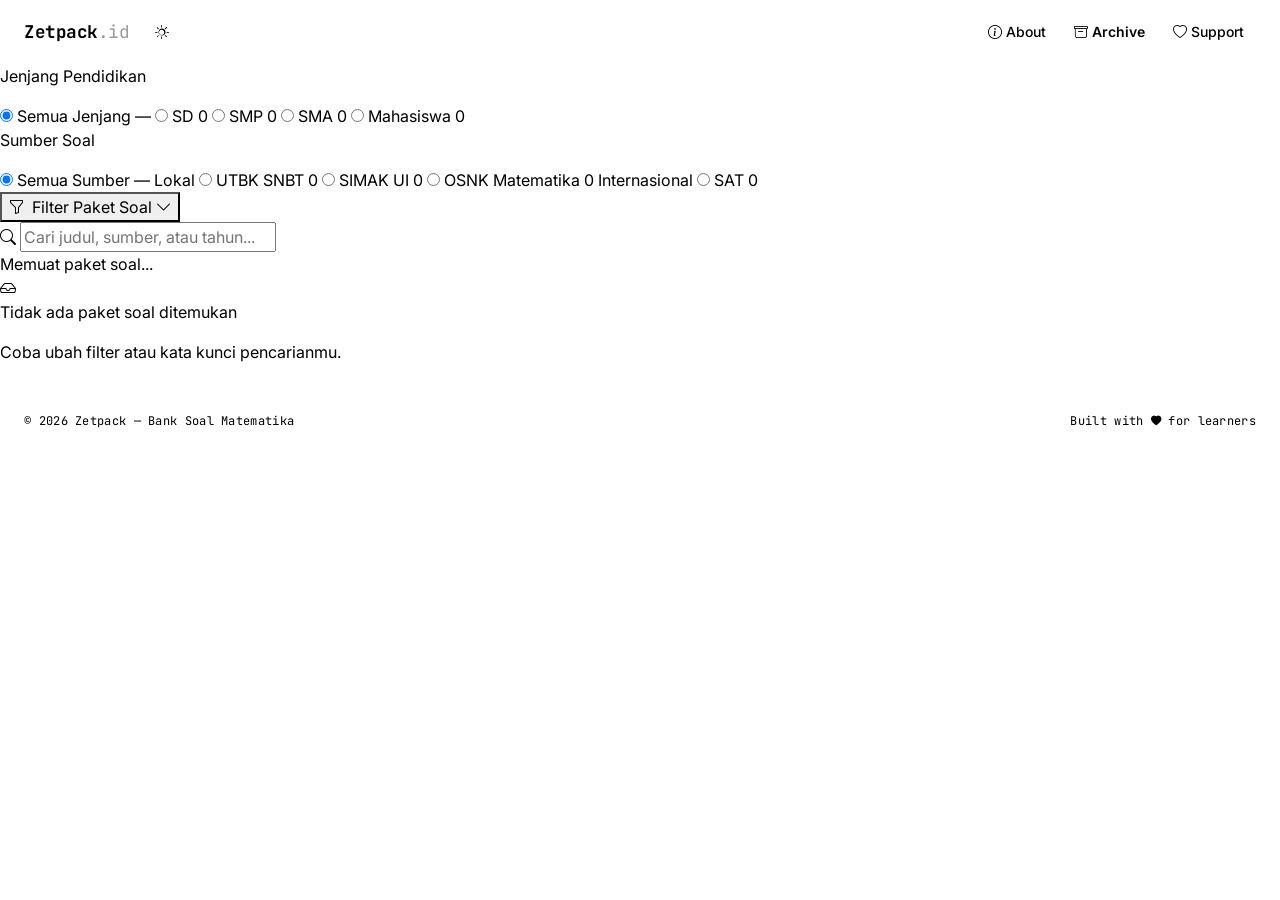
==== archive.html @ 088e4c5b "fix typo" ====
<!DOCTYPE html>
<html lang="id" data-bs-theme="auto">
<head>
  <meta charset="UTF-8" />
  <meta name="viewport" content="width=device-width, initial-scale=1.0" />
  <title>Zetpack — Archive</title>

  <!-- Google Fonts -->
  <link rel="preconnect" href="https://fonts.googleapis.com" />
  <link rel="preconnect" href="https://fonts.gstatic.com" crossorigin />
  <link href="https://fonts.googleapis.com/css2?family=Inter:wght@400;500;600&family=JetBrains+Mono:wght@400;600;700&display=swap" rel="stylesheet" />

  <!-- Bootstrap 5 -->
  <link rel="stylesheet" href="lib/bootstrap-5.3.8-dist/css/bootstrap.min.css" />

  <!-- Bootstrap Icons -->
  <link rel="stylesheet" href="assets/icons/bootstrap-icons-1.13.1/bootstrap-icons.min.css" />

  <!-- Global CSS -->
  <link rel="stylesheet" href="css/global.css" />

  <!-- Page CSS -->
  <link rel="stylesheet" href="css/archive.css" />
</head>
<body>

  <!-- ════════════════════════════ NAVBAR ════════════════════════════ -->
  <nav class="navbar navbar-expand-md navbar-zetpack fixed-top">
    <div class="container-fluid px-4">
      <a class="navbar-brand navbar-brand-text" href="index.html">
        Zetpack<span>.id</span>
      </a>

      <div class="d-flex align-items-center gap-2 ms-auto">
        <button class="theme-toggle" id="themeToggle" title="Toggle theme">
          <i class="bi bi-sun" id="themeIcon"></i>
        </button>
        <button class="navbar-toggler border-0" type="button" data-bs-toggle="collapse" data-bs-target="#navMenu">
          <i class="bi bi-list fs-5" style="color: var(--text-primary);"></i>
        </button>
      </div>

      <div class="collapse navbar-collapse" id="navMenu">
        <ul class="navbar-nav ms-auto align-items-md-center gap-1">
          <li class="nav-item">
            <a class="nav-link nav-link-zetpack" href="index.html">
              <i class="bi bi-info-circle me-1"></i>About
            </a>
          </li>
          <li class="nav-item">
            <a class="nav-link nav-link-zetpack active" href="archive.html">
              <i class="bi bi-archive me-1"></i>Archive
            </a>
          </li>
          <li class="nav-item">
            <a class="nav-link nav-link-zetpack" href="support.html">
              <i class="bi bi-heart me-1"></i>Support
            </a>
          </li>
        </ul>
      </div>
    </div>
  </nav>

  <!-- ════════════════════════════ ARCHIVE LAYOUT ════════════════════════════ -->
  <div class="archive-wrapper">

    <!-- ── Sidebar ── -->
    <aside class="archive-sidebar" id="archiveSidebar">

      <!-- Mobile toggle trigger (rendered outside sidebar in mobile) -->

      <!-- Filter: Jenjang Pendidikan -->
      <div class="sidebar-section">
        <p class="sidebar-section-title">Jenjang Pendidikan</p>

        <label class="filter-item" data-jenjang="Semua">
          <input type="radio" name="filterJenjang" value="Semua" checked />
          <span class="filter-radio"></span>
          <span class="filter-label">Semua Jenjang</span>
          <span class="filter-count">—</span>
        </label>

        <label class="filter-item" data-jenjang="SD">
          <input type="radio" name="filterJenjang" value="SD" />
          <span class="filter-radio"></span>
          <span class="filter-label">SD</span>
          <span class="filter-count">0</span>
        </label>

        <label class="filter-item" data-jenjang="SMP">
          <input type="radio" name="filterJenjang" value="SMP" />
          <span class="filter-radio"></span>
          <span class="filter-label">SMP</span>
          <span class="filter-count">0</span>
        </label>

        <label class="filter-item" data-jenjang="SMA">
          <input type="radio" name="filterJenjang" value="SMA" />
          <span class="filter-radio"></span>
          <span class="filter-label">SMA</span>
          <span class="filter-count">0</span>
        </label>

        <label class="filter-item" data-jenjang="Mahasiswa">
          <input type="radio" name="filterJenjang" value="Mahasiswa" />
          <span class="filter-radio"></span>
          <span class="filter-label">Mahasiswa</span>
          <span class="filter-count">0</span>
        </label>
      </div>

      <!-- Filter: Sumber Soal -->
      <div class="sidebar-section">
        <p class="sidebar-section-title">Sumber Soal</p>

        <label class="filter-item" data-sumber="Semua">
          <input type="radio" name="filterSumber" value="Semua" checked />
          <span class="filter-radio"></span>
          <span class="filter-label">Semua Sumber</span>
          <span class="filter-count">—</span>
        </label>

        <!-- Lokal -->
        <span class="filter-group-label">Lokal</span>

        <label class="filter-item" data-sumber="UTBK SNBT">
          <input type="radio" name="filterSumber" value="UTBK SNBT" />
          <span class="filter-radio"></span>
          <span class="filter-label">UTBK SNBT</span>
          <span class="filter-count">0</span>
        </label>

        <label class="filter-item" data-sumber="SIMAK UI">
          <input type="radio" name="filterSumber" value="SIMAK UI" />
          <span class="filter-radio"></span>
          <span class="filter-label">SIMAK UI</span>
          <span class="filter-count">0</span>
        </label>

        <label class="filter-item" data-sumber="OSNK Matematika">
          <input type="radio" name="filterSumber" value="OSNK Matematika" />
          <span class="filter-radio"></span>
          <span class="filter-label">OSNK Matematika</span>
          <span class="filter-count">0</span>
        </label>

        <!-- Internasional -->
        <span class="filter-group-label">Internasional</span>

        <label class="filter-item" data-sumber="SAT">
          <input type="radio" name="filterSumber" value="SAT" />
          <span class="filter-radio"></span>
          <span class="filter-label">SAT</span>
          <span class="filter-count">0</span>
        </label>
      </div>

    </aside>

    <!-- ── Konten Utama ── -->
    <main class="archive-content">

      <!-- Mobile filter toggle -->
      <button class="filter-toggle-btn" id="filterToggleBtn">
        <span><i class="bi bi-funnel me-2"></i>Filter Paket Soal</span>
        <i class="toggle-icon bi bi-chevron-down"></i>
      </button>

      <!-- Search -->
      <div class="search-wrap">
        <i class="bi bi-search search-icon"></i>
        <input
          type="text"
          id="searchInput"
          class="search-input"
          placeholder="Cari judul, sumber, atau tahun..."
          autocomplete="off"
        />
      </div>

      <!-- Result Meta -->
      <div class="result-meta">
        <p class="result-count mb-0" id="resultCount">Memuat paket soal...</p>
        <div class="active-filters" id="activeTags"></div>
      </div>

      <!-- Package List -->
      <div class="package-list" id="packageList"></div>

      <!-- Empty State -->
      <div class="empty-state" id="emptyState">
        <div class="empty-state-icon"><i class="bi bi-inbox"></i></div>
        <p class="empty-state-title">Tidak ada paket soal ditemukan</p>
        <p class="empty-state-desc">Coba ubah filter atau kata kunci pencarianmu.</p>
      </div>

    </main>
  </div>

  <!-- ════════════════════════════ FOOTER ════════════════════════════ -->
  <footer class="footer-zetpack">
    <div class="container-fluid px-4 d-flex flex-column flex-md-row justify-content-between align-items-center gap-2">
      <p class="footer-text mb-0">© 2026 Zetpack — Bank Soal Matematika</p>
      <p class="footer-text mb-0">Built with <i class="bi bi-heart-fill" style="font-size: 0.65rem;"></i> for learners</p>
    </div>
  </footer>

  <!-- ════════════════════════════ MODAL DETAIL PAKET ════════════════════════════ -->
  <div class="modal fade modal-zetpack" id="packageModal" tabindex="-1" aria-hidden="true">
    <div class="modal-dialog modal-dialog-centered">
      <div class="modal-content">

        <!-- Header -->
        <div class="modal-header">
          <div class="modal-package-icon">
            <i class="bi bi-file-earmark-pdf"></i>
          </div>
          <div style="flex: 1; min-width: 0;">
            <p class="modal-package-title" id="modalTitle">—</p>
            <p class="modal-package-source mb-0" id="modalSource">—</p>
          </div>
          <button type="button" class="btn-close" data-bs-dismiss="modal" aria-label="Tutup"></button>
        </div>

        <!-- Body -->
        <div class="modal-body">

          <!-- Info Grid -->
          <div class="modal-info-grid">
            <div class="modal-info-box">
              <p class="modal-info-label">Jenjang</p>
              <p class="modal-info-value" id="modalJenjang">—</p>
            </div>
            <div class="modal-info-box">
              <p class="modal-info-label">Tahun</p>
              <p class="modal-info-value" id="modalTahun">—</p>
            </div>
            <div class="modal-info-box">
              <p class="modal-info-label">Jumlah Soal</p>
              <p class="modal-info-value" id="modalJumlahSoal">—</p>
            </div>
            <div class="modal-info-box">
              <p class="modal-info-label">Ukuran File</p>
              <p class="modal-info-value" id="modalUkuran">—</p>
            </div>
            <div class="modal-info-box">
              <p class="modal-info-label">Kategori</p>
              <p class="modal-info-value" id="modalKategori">—</p>
            </div>
            <div class="modal-info-box">
              <p class="modal-info-label">Format</p>
              <p class="modal-info-value">PDF</p>
            </div>
          </div>

          <!-- Deskripsi -->
          <p class="modal-desc-label">Deskripsi</p>
          <p class="modal-desc-text" id="modalDeskripsi">—</p>

        </div>

        <!-- Footer -->
        <div class="modal-footer">
          <button class="btn-modal-close" data-bs-dismiss="modal">
            <i class="bi bi-x"></i> Tutup
          </button>
          <a href="#" class="btn-download" id="modalDownloadBtn" download>
            <i class="bi bi-download"></i> Download PDF
          </a>
        </div>

      </div>
    </div>
  </div>

  <!-- Bootstrap JS -->
  <script src="lib/bootstrap-5.3.8-dist/js/bootstrap.bundle.min.js"></script>
  <!-- jQuery -->
  <script src="lib/jquery/jquery-4.0.0.min.js"></script>
  <!-- Page JS -->
  <script src="js/archive.js"></script>

</body>
</html>
---- css/global.css ----
/* ============================================================
   global.css — Zetpack
   Berlaku untuk semua halaman
   ============================================================ */

/* ── Google Fonts diload via HTML, variabel font didefinisikan di sini ── */
:root {
  --font-heading: 'JetBrains Mono', monospace;
  --font-body: 'Inter', sans-serif;
  --radius-sm: 6px;
  --radius-md: 10px;
  --radius-lg: 14px;
  --blur-amount: 18px;
  --navbar-height: 64px;
}

/* ── Color Tokens: Light ── */
[data-bs-theme="light"] {
  --glass-bg: rgba(255, 255, 255, 0.65);
  --glass-border: rgba(0, 0, 0, 0.08);
  --surface: #f8f8f8;
  --surface-2: #ffffff;
  --text-primary: #0a0a0a;
  --text-muted: #6b6b6b;
  --divider: rgba(0, 0, 0, 0.08);
  --accent: #0a0a0a;
  --accent-subtle: rgba(0, 0, 0, 0.06);
}

/* ── Color Tokens: Dark ── */
[data-bs-theme="dark"] {
  --glass-bg: rgba(18, 18, 18, 0.70);
  --glass-border: rgba(255, 255, 255, 0.08);
  --surface: #111111;
  --surface-2: #1a1a1a;
  --text-primary: #f0f0f0;
  --text-muted: #888888;
  --divider: rgba(255, 255, 255, 0.08);
  --accent: #f0f0f0;
  --accent-subtle: rgba(255, 255, 255, 0.06);
}

/* ── Base Reset ── */
*, *::before, *::after { box-sizing: border-box; }

html { scroll-behavior: smooth; }

body {
  font-family: var(--font-body);
  background-color: var(--surface);
  color: var(--text-primary);
  transition: background-color 0.3s, color 0.3s;
  padding-top: var(--navbar-height);
}

h1, h2, h3, h4, h5, h6 {
  font-family: var(--font-heading);
}

/* ── Scrollbar ── */
::-webkit-scrollbar { width: 5px; }
::-webkit-scrollbar-track { background: transparent; }
::-webkit-scrollbar-thumb { background: var(--divider); border-radius: 99px; }

/* ── Navbar ── */
.navbar-zetpack {
  height: var(--navbar-height);
  background: var(--glass-bg);
  backdrop-filter: blur(var(--blur-amount));
  -webkit-backdrop-filter: blur(var(--blur-amount));
  border-bottom: 1px solid var(--glass-border);
  transition: background 0.3s, border-color 0.3s;
}

.navbar-brand-text {
  font-family: var(--font-heading);
  font-weight: 700;
  font-size: 1.1rem;
  letter-spacing: -0.5px;
  color: var(--text-primary) !important;
}

.navbar-brand-text span {
  opacity: 0.4;
  font-weight: 400;
}

.nav-link-zetpack {
  font-family: var(--font-body);
  font-size: 0.875rem;
  font-weight: 500;
  color: var(--text-muted) !important;
  padding: 6px 12px !important;
  border-radius: var(--radius-sm);
  transition: color 0.2s, background 0.2s;
}

.nav-link-zetpack:hover,
.nav-link-zetpack.active {
  color: var(--text-primary) !important;
  background: var(--accent-subtle);
}

.nav-link-zetpack.active {
  font-weight: 600;
}

.navbar-toggler {
  border: 1px solid var(--glass-border);
  border-radius: var(--radius-sm);
  padding: 5px 9px;
}
.navbar-toggler:focus { box-shadow: none; }

/* Mobile menu glass */
.navbar-collapse.show,
.navbar-collapse.collapsing {
  background: var(--glass-bg);
  backdrop-filter: blur(var(--blur-amount));
  -webkit-backdrop-filter: blur(var(--blur-amount));
  border: 1px solid var(--glass-border);
  border-radius: var(--radius-md);
  margin-top: 8px;
  padding: 8px 12px;
}

/* ── Theme Toggle Button ── */
.theme-toggle {
  width: 34px;
  height: 34px;
  background: var(--accent-subtle);
  border: 1px solid var(--glass-border);
  border-radius: var(--radius-sm);
  display: flex;
  align-items: center;
  justify-content: center;
  cursor: pointer;
  color: var(--text-muted);
  font-size: 0.875rem;
  transition: background 0.2s, color 0.2s;
  flex-shrink: 0;
}

.theme-toggle:hover {
  background: var(--accent);
  color: var(--surface);
  border-color: transparent;
}

/* ── Footer ── */
.footer-zetpack {
  border-top: 1px solid var(--divider);
  padding: 32px 0;
}

.footer-text {
  font-family: var(--font-heading);
  font-size: 0.75rem;
  color: var(--text-muted);
  letter-spacing: 0.3px;
}

/* ── Shared Section Label (dipakai di beberapa halaman) ── */
.section-label {
  font-family: var(--font-heading);
  font-size: 0.7rem;
  font-weight: 600;
  letter-spacing: 2px;
  text-transform: uppercase;
  color: var(--text-muted);
  margin-bottom: 8px;
}

.section-title {
  font-family: var(--font-heading);
  font-size: 1.5rem;
  font-weight: 700;
  letter-spacing: -0.5px;
  color: var(--text-primary);
  margin-bottom: 40px;
}

/* ── Shared Feature Card (dipakai di beberapa halaman) ── */
.feature-card {
  padding: 24px;
  background: var(--surface-2);
  border: 1px solid var(--divider);
  border-radius: var(--radius-lg);
  height: 100%;
  transition: border-color 0.2s, transform 0.2s;
}

.feature-card:hover {
  border-color: var(--text-muted);
  transform: translateY(-2px);
}

.feature-icon {
  width: 40px;
  height: 40px;
  background: var(--accent-subtle);
  border-radius: var(--radius-sm);
  display: flex;
  align-items: center;
  justify-content: center;
  font-size: 1.1rem;
  color: var(--text-primary);
  margin-bottom: 16px;
}

.feature-title {
  font-family: var(--font-heading);
  font-size: 0.875rem;
  font-weight: 600;
  color: var(--text-primary);
  margin-bottom: 8px;
}

.feature-desc {
  font-size: 0.875rem;
  line-height: 1.7;
  color: var(--text-muted);
  margin: 0;
}
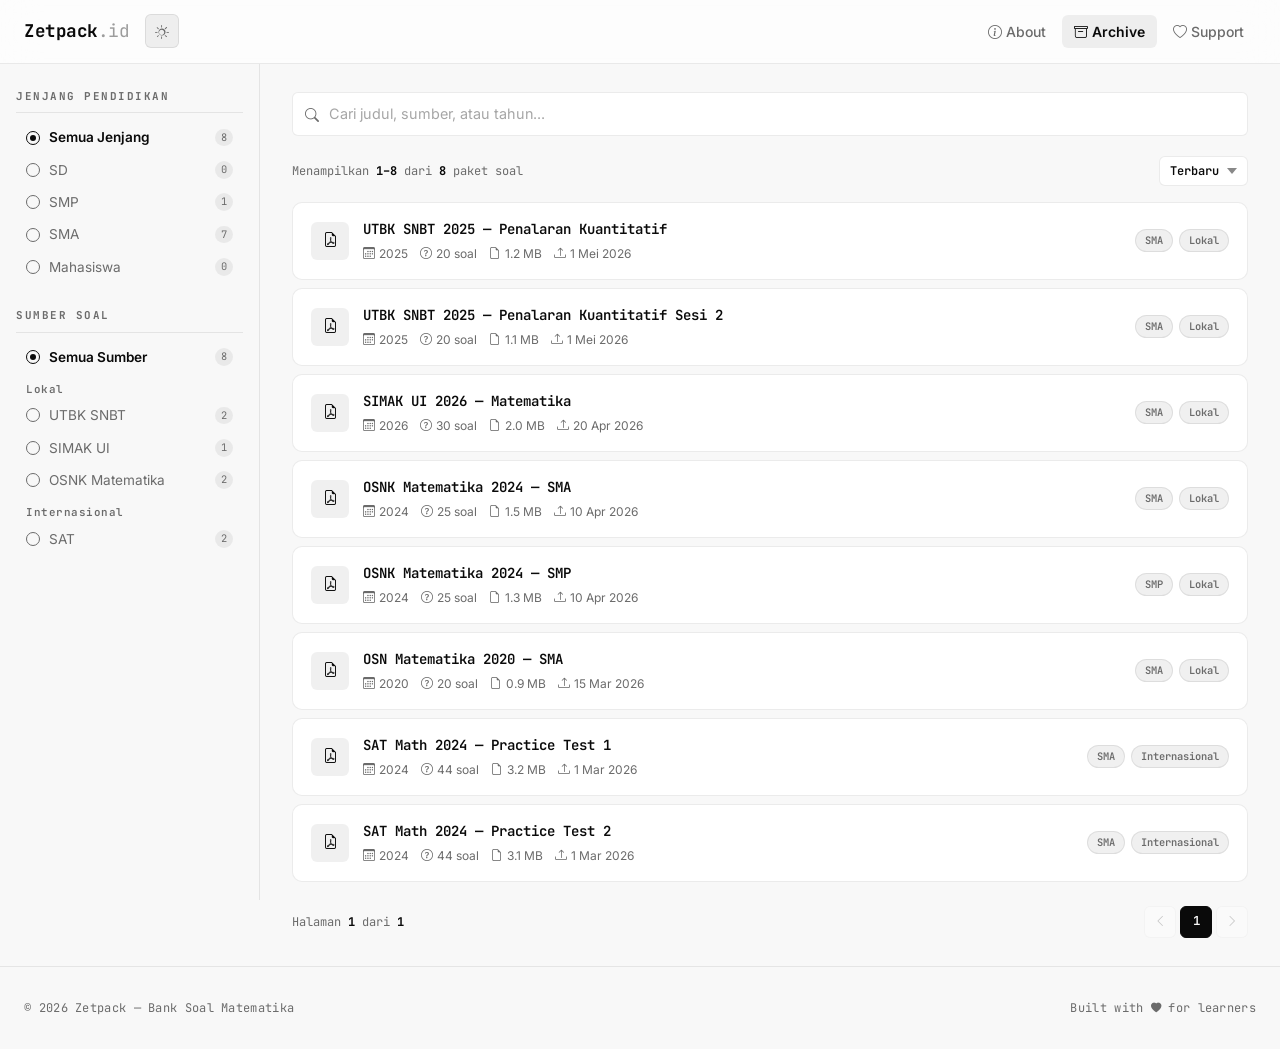
==== commit 5bfe6a5c: "add upload date property" ====
--- a/archive.html
+++ b/archive.html
@@ -68,8 +68,6 @@
     <!-- ── Sidebar ── -->
     <aside class="archive-sidebar" id="archiveSidebar">
 
-      <!-- Mobile toggle trigger (rendered outside sidebar in mobile) -->
-
       <!-- Filter: Jenjang Pendidikan -->
       <div class="sidebar-section">
         <p class="sidebar-section-title">Jenjang Pendidikan</p>
@@ -121,7 +119,6 @@
           <span class="filter-count">—</span>
         </label>
 
-        <!-- Lokal -->
         <span class="filter-group-label">Lokal</span>
 
         <label class="filter-item" data-sumber="UTBK SNBT">
@@ -145,7 +142,6 @@
           <span class="filter-count">0</span>
         </label>
 
-        <!-- Internasional -->
         <span class="filter-group-label">Internasional</span>
 
         <label class="filter-item" data-sumber="SAT">
@@ -179,10 +175,16 @@
         />
       </div>
 
-      <!-- Result Meta -->
+      <!-- Result Meta + Sort -->
       <div class="result-meta">
-        <p class="result-count mb-0" id="resultCount">Memuat paket soal...</p>
-        <div class="active-filters" id="activeTags"></div>
+        <div class="result-meta-left">
+          <p class="result-count mb-0" id="resultCount">Memuat paket soal...</p>
+          <div class="active-filters" id="activeTags"></div>
+        </div>
+        <select class="sort-select" id="sortSelect" title="Urutkan">
+          <option value="newest">Terbaru</option>
+          <option value="oldest">Terlama</option>
+        </select>
       </div>
 
       <!-- Package List -->
@@ -194,6 +196,9 @@
         <p class="empty-state-title">Tidak ada paket soal ditemukan</p>
         <p class="empty-state-desc">Coba ubah filter atau kata kunci pencarianmu.</p>
       </div>
+
+      <!-- Pagination -->
+      <div class="pagination-wrap" id="paginationWrap"></div>
 
     </main>
   </div>
@@ -249,8 +254,8 @@
               <p class="modal-info-value" id="modalKategori">—</p>
             </div>
             <div class="modal-info-box">
-              <p class="modal-info-label">Format</p>
-              <p class="modal-info-value">PDF</p>
+              <p class="modal-info-label">Tgl Upload</p>
+              <p class="modal-info-value" id="modalTglUpload">—</p>
             </div>
           </div>
 
--- a/css/archive.css
+++ b/css/archive.css
@@ -0,0 +1,560 @@
+/* ============================================================
+   archive.css — Zetpack
+   Styling khusus halaman Archive (archive.html)
+   ============================================================ */
+
+/* ── Layout Wrapper ── */
+.archive-wrapper {
+  display: flex;
+  min-height: calc(100vh - var(--navbar-height));
+  align-items: flex-start;
+}
+
+/* ── Sidebar ── */
+.archive-sidebar {
+  width: 260px;
+  flex-shrink: 0;
+  position: sticky;
+  top: var(--navbar-height);
+  height: calc(100vh - var(--navbar-height));
+  overflow-y: auto;
+  border-right: 1px solid var(--divider);
+  padding: 24px 16px;
+  scrollbar-width: thin;
+  scrollbar-color: var(--divider) transparent;
+}
+
+.archive-sidebar::-webkit-scrollbar { width: 4px; }
+.archive-sidebar::-webkit-scrollbar-thumb { background: var(--divider); border-radius: 99px; }
+
+.sidebar-section { margin-bottom: 24px; }
+.sidebar-section:last-child { margin-bottom: 0; }
+
+.sidebar-section-title {
+  font-family: var(--font-heading);
+  font-size: 0.68rem;
+  font-weight: 700;
+  letter-spacing: 1.5px;
+  text-transform: uppercase;
+  color: var(--text-muted);
+  margin-bottom: 8px;
+  padding-bottom: 8px;
+  border-bottom: 1px solid var(--divider);
+}
+
+.filter-group-label {
+  font-family: var(--font-heading);
+  font-size: 0.68rem;
+  font-weight: 600;
+  color: var(--text-muted);
+  letter-spacing: 0.5px;
+  padding: 8px 10px 2px;
+  display: block;
+}
+
+/* Filter Item */
+.filter-item {
+  display: flex;
+  align-items: center;
+  gap: 9px;
+  padding: 6px 10px;
+  border-radius: var(--radius-sm);
+  cursor: pointer;
+  transition: background 0.15s;
+  user-select: none;
+}
+
+.filter-item:hover { background: var(--accent-subtle); }
+.filter-item input[type="radio"] { display: none; }
+
+.filter-radio {
+  width: 14px;
+  height: 14px;
+  border: 1.5px solid var(--text-muted);
+  border-radius: 50%;
+  flex-shrink: 0;
+  display: flex;
+  align-items: center;
+  justify-content: center;
+  transition: border-color 0.15s;
+}
+
+.filter-radio::after {
+  content: '';
+  width: 6px;
+  height: 6px;
+  border-radius: 50%;
+  background: var(--text-primary);
+  opacity: 0;
+  transition: opacity 0.15s;
+}
+
+.filter-item input:checked ~ .filter-radio { border-color: var(--text-primary); }
+.filter-item input:checked ~ .filter-radio::after { opacity: 1; }
+
+.filter-label {
+  font-size: 0.85rem;
+  color: var(--text-muted);
+  transition: color 0.15s;
+  flex: 1;
+}
+
+.filter-item input:checked ~ .filter-label {
+  color: var(--text-primary);
+  font-weight: 600;
+}
+
+.filter-count {
+  font-family: var(--font-heading);
+  font-size: 0.65rem;
+  color: var(--text-muted);
+  background: var(--accent-subtle);
+  padding: 1px 6px;
+  border-radius: 99px;
+}
+
+/* Mobile sidebar toggle */
+.filter-toggle-btn {
+  display: none;
+  width: 100%;
+  padding: 9px 14px;
+  background: var(--surface-2);
+  border: 1px solid var(--divider);
+  border-radius: var(--radius-sm);
+  font-family: var(--font-heading);
+  font-size: 0.8rem;
+  font-weight: 600;
+  color: var(--text-primary);
+  cursor: pointer;
+  align-items: center;
+  justify-content: space-between;
+  margin-bottom: 12px;
+}
+
+@media (max-width: 991px) {
+  .archive-wrapper { flex-direction: column; }
+  .filter-toggle-btn { display: flex; }
+  .archive-sidebar {
+    width: 100%;
+    position: static;
+    height: auto;
+    border-right: none;
+    border-bottom: 1px solid var(--divider);
+    display: none;
+    padding: 12px 0 20px;
+  }
+  .archive-sidebar.open { display: block; }
+}
+
+/* ── Konten Utama ── */
+.archive-content {
+  flex: 1;
+  padding: 28px 32px;
+  min-width: 0;
+}
+
+@media (max-width: 767px) { .archive-content { padding: 20px 16px; } }
+
+/* Search */
+.search-wrap {
+  position: relative;
+  margin-bottom: 20px;
+}
+
+.search-icon {
+  position: absolute;
+  left: 13px;
+  top: 50%;
+  transform: translateY(-50%);
+  color: var(--text-muted);
+  font-size: 0.875rem;
+  pointer-events: none;
+}
+
+.search-input {
+  width: 100%;
+  padding: 10px 14px 10px 36px;
+  background: var(--surface-2);
+  border: 1px solid var(--divider);
+  border-radius: var(--radius-sm);
+  font-family: var(--font-body);
+  font-size: 0.9rem;
+  color: var(--text-primary);
+  transition: border-color 0.2s, box-shadow 0.2s;
+}
+
+.search-input::placeholder { color: var(--text-muted); opacity: 0.6; }
+.search-input:focus {
+  outline: none;
+  border-color: var(--text-muted);
+  box-shadow: 0 0 0 3px var(--accent-subtle);
+}
+
+/* ── Result meta + sort ── */
+.result-meta {
+  display: flex;
+  align-items: center;
+  justify-content: space-between;
+  margin-bottom: 16px;
+  flex-wrap: wrap;
+  gap: 8px;
+}
+
+.result-meta-left {
+  display: flex;
+  align-items: center;
+  gap: 8px;
+  flex-wrap: wrap;
+}
+
+.result-count {
+  font-family: var(--font-heading);
+  font-size: 0.75rem;
+  color: var(--text-muted);
+}
+
+.result-count span { color: var(--text-primary); font-weight: 700; }
+
+.active-filters { display: flex; gap: 6px; flex-wrap: wrap; }
+
+.filter-tag {
+  display: inline-flex;
+  align-items: center;
+  gap: 5px;
+  padding: 3px 10px;
+  background: var(--accent-subtle);
+  border: 1px solid var(--divider);
+  border-radius: 99px;
+  font-family: var(--font-heading);
+  font-size: 0.68rem;
+  font-weight: 600;
+  color: var(--text-primary);
+}
+
+/* Sort dropdown */
+.sort-select {
+  padding: 5px 28px 5px 10px;
+  background: var(--surface-2);
+  border: 1px solid var(--divider);
+  border-radius: var(--radius-sm);
+  font-family: var(--font-heading);
+  font-size: 0.75rem;
+  font-weight: 600;
+  color: var(--text-primary);
+  cursor: pointer;
+  transition: border-color 0.2s;
+  appearance: none;
+  -webkit-appearance: none;
+  background-image: url("data:image/svg+xml,%3Csvg xmlns='http://www.w3.org/2000/svg' width='10' height='6' viewBox='0 0 10 6'%3E%3Cpath fill='%23888' d='M0 0l5 6 5-6z'/%3E%3C/svg%3E");
+  background-repeat: no-repeat;
+  background-position: right 10px center;
+}
+
+.sort-select:focus { outline: none; border-color: var(--text-muted); }
+
+/* Package List */
+.package-list { display: flex; flex-direction: column; gap: 8px; }
+
+.package-item {
+  padding: 16px 18px;
+  border: 1px solid var(--divider);
+  border-radius: var(--radius-md);
+  cursor: pointer;
+  transition: border-color 0.18s, background 0.18s, transform 0.18s;
+  display: flex;
+  align-items: center;
+  gap: 14px;
+  background: var(--surface-2);
+}
+
+.package-item:hover {
+  border-color: var(--text-muted);
+  transform: translateX(3px);
+}
+
+.package-item-icon {
+  width: 38px;
+  height: 38px;
+  background: var(--accent-subtle);
+  border-radius: var(--radius-sm);
+  display: flex;
+  align-items: center;
+  justify-content: center;
+  font-size: 0.95rem;
+  color: var(--text-primary);
+  flex-shrink: 0;
+}
+
+.package-item-body { flex: 1; min-width: 0; }
+
+.package-item-title {
+  font-family: var(--font-heading);
+  font-size: 0.875rem;
+  font-weight: 600;
+  color: var(--text-primary);
+  margin-bottom: 5px;
+  white-space: nowrap;
+  overflow: hidden;
+  text-overflow: ellipsis;
+}
+
+.package-item-meta {
+  display: flex;
+  align-items: center;
+  gap: 12px;
+  flex-wrap: wrap;
+}
+
+.package-meta-tag {
+  font-size: 0.75rem;
+  color: var(--text-muted);
+  display: flex;
+  align-items: center;
+  gap: 4px;
+}
+
+.package-item-badges { display: flex; align-items: center; gap: 6px; flex-shrink: 0; }
+
+.badge-pill {
+  font-family: var(--font-heading);
+  font-size: 0.65rem;
+  font-weight: 600;
+  padding: 3px 9px;
+  border-radius: 99px;
+  border: 1px solid var(--divider);
+  color: var(--text-muted);
+  background: var(--accent-subtle);
+  white-space: nowrap;
+}
+
+/* Empty state */
+.empty-state {
+  text-align: center;
+  padding: 64px 24px;
+  display: none;
+}
+
+.empty-state-icon {
+  font-size: 2.5rem;
+  color: var(--text-muted);
+  margin-bottom: 16px;
+  opacity: 0.35;
+}
+
+.empty-state-title {
+  font-family: var(--font-heading);
+  font-size: 1rem;
+  font-weight: 600;
+  color: var(--text-primary);
+  margin-bottom: 8px;
+}
+
+.empty-state-desc { font-size: 0.875rem; color: var(--text-muted); }
+
+/* ── Pagination ── */
+.pagination-wrap {
+  display: flex;
+  align-items: center;
+  justify-content: space-between;
+  margin-top: 24px;
+  flex-wrap: wrap;
+  gap: 12px;
+}
+
+.pagination-info {
+  font-family: var(--font-heading);
+  font-size: 0.75rem;
+  color: var(--text-muted);
+}
+
+.pagination-info span { color: var(--text-primary); font-weight: 700; }
+
+.pagination-controls {
+  display: flex;
+  align-items: center;
+  gap: 4px;
+}
+
+.page-btn {
+  min-width: 32px;
+  height: 32px;
+  padding: 0 8px;
+  background: var(--surface-2);
+  border: 1px solid var(--divider);
+  border-radius: var(--radius-sm);
+  font-family: var(--font-heading);
+  font-size: 0.775rem;
+  font-weight: 600;
+  color: var(--text-muted);
+  cursor: pointer;
+  display: flex;
+  align-items: center;
+  justify-content: center;
+  transition: background 0.15s, color 0.15s, border-color 0.15s;
+  user-select: none;
+}
+
+.page-btn:hover:not(:disabled):not(.active):not(.ellipsis) {
+  background: var(--accent-subtle);
+  color: var(--text-primary);
+  border-color: var(--text-muted);
+}
+
+.page-btn.active {
+  background: var(--accent);
+  color: var(--surface);
+  border-color: var(--accent);
+}
+
+.page-btn:disabled {
+  opacity: 0.35;
+  cursor: not-allowed;
+}
+
+.page-btn.ellipsis {
+  border: none;
+  background: transparent;
+  cursor: default;
+  color: var(--text-muted);
+}
+
+/* ── Modal ── */
+.modal-zetpack .modal-content {
+  background: var(--glass-bg);
+  backdrop-filter: blur(var(--blur-amount));
+  -webkit-backdrop-filter: blur(var(--blur-amount));
+  border: 1px solid var(--glass-border);
+  border-radius: var(--radius-lg);
+  color: var(--text-primary);
+}
+
+.modal-zetpack .modal-header {
+  border-bottom: 1px solid var(--divider);
+  padding: 20px 24px;
+  align-items: flex-start;
+  gap: 14px;
+}
+
+.modal-zetpack .modal-body { padding: 24px; }
+.modal-zetpack .modal-footer {
+  border-top: 1px solid var(--divider);
+  padding: 16px 24px;
+  gap: 8px;
+}
+
+[data-bs-theme="dark"] .modal-zetpack .btn-close { filter: invert(1); }
+
+.modal-package-icon {
+  width: 46px;
+  height: 46px;
+  background: var(--accent-subtle);
+  border-radius: var(--radius-md);
+  display: flex;
+  align-items: center;
+  justify-content: center;
+  font-size: 1.3rem;
+  color: var(--text-primary);
+  flex-shrink: 0;
+}
+
+.modal-package-title {
+  font-family: var(--font-heading);
+  font-size: 0.975rem;
+  font-weight: 700;
+  letter-spacing: -0.3px;
+  color: var(--text-primary);
+  margin-bottom: 4px;
+  line-height: 1.35;
+}
+
+.modal-package-source { font-size: 0.8rem; color: var(--text-muted); }
+
+.modal-info-grid {
+  display: grid;
+  grid-template-columns: repeat(3, 1fr);
+  gap: 8px;
+  margin-bottom: 20px;
+}
+
+@media (max-width: 480px) { .modal-info-grid { grid-template-columns: 1fr 1fr; } }
+
+.modal-info-box {
+  padding: 12px 14px;
+  background: var(--accent-subtle);
+  border-radius: var(--radius-sm);
+  border: 1px solid var(--divider);
+}
+
+.modal-info-label {
+  font-family: var(--font-heading);
+  font-size: 0.62rem;
+  font-weight: 600;
+  letter-spacing: 1px;
+  text-transform: uppercase;
+  color: var(--text-muted);
+  margin-bottom: 4px;
+}
+
+.modal-info-value {
+  font-family: var(--font-heading);
+  font-size: 0.875rem;
+  font-weight: 700;
+  color: var(--text-primary);
+}
+
+.modal-desc-label {
+  font-family: var(--font-heading);
+  font-size: 0.65rem;
+  font-weight: 600;
+  letter-spacing: 1px;
+  text-transform: uppercase;
+  color: var(--text-muted);
+  margin-bottom: 8px;
+}
+
+.modal-desc-text {
+  font-size: 0.875rem;
+  line-height: 1.75;
+  color: var(--text-muted);
+  margin: 0;
+}
+
+.btn-download {
+  display: inline-flex;
+  align-items: center;
+  gap: 8px;
+  padding: 10px 20px;
+  background: var(--accent);
+  color: var(--surface) !important;
+  font-family: var(--font-heading);
+  font-size: 0.8rem;
+  font-weight: 700;
+  border: none;
+  border-radius: var(--radius-sm);
+  text-decoration: none;
+  cursor: pointer;
+  transition: opacity 0.2s;
+}
+
+.btn-download:hover { opacity: 0.85; }
+
+.btn-modal-close {
+  display: inline-flex;
+  align-items: center;
+  gap: 8px;
+  padding: 10px 16px;
+  background: transparent;
+  color: var(--text-muted) !important;
+  font-family: var(--font-heading);
+  font-size: 0.8rem;
+  font-weight: 600;
+  border: 1px solid var(--divider);
+  border-radius: var(--radius-sm);
+  cursor: pointer;
+  transition: background 0.2s, color 0.2s;
+}
+
+.btn-modal-close:hover {
+  background: var(--accent-subtle);
+  color: var(--text-primary) !important;
+}
